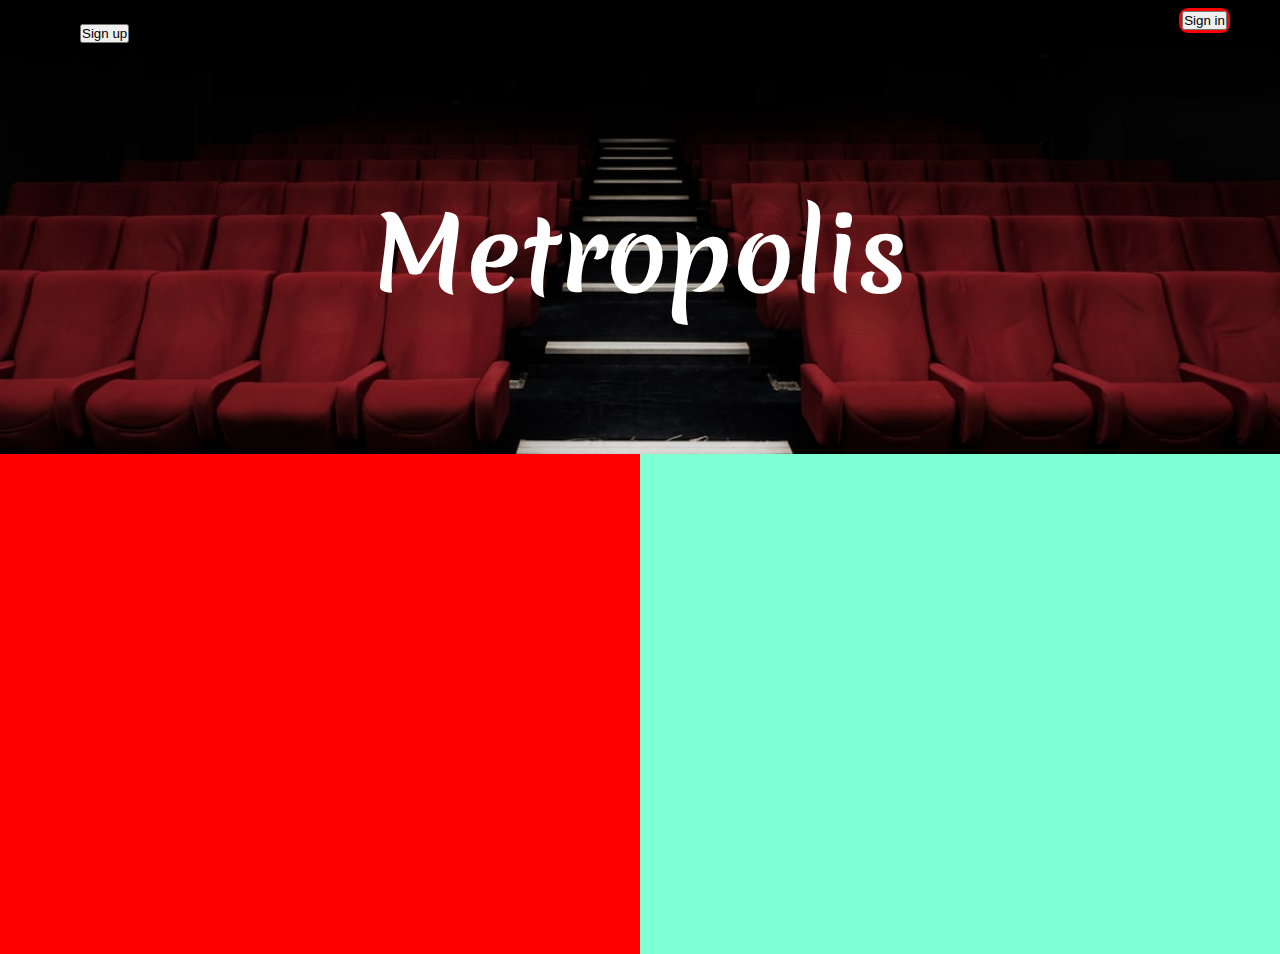
==== index.html @ be154185 "début mise en place" ====
<!DOCTYPE html>
<html lang="en">
<head>
    <meta charset="UTF-8">
    <meta http-equiv="X-UA-Compatible" content="IE=edge">
    <meta name="viewport" content="width=device-width, initial-scale=1.0">
    <title>Metropolis</title>
    <link rel="stylesheet" href="assets/styles/index.css">
    <link rel="preconnect" href="https://fonts.googleapis.com">
    <link rel="preconnect" href="https://fonts.gstatic.com" crossorigin>
    <link href="https://fonts.googleapis.com/css2?family=Merienda:wght@700&display=swap" rel="stylesheet">
</head>
<body>
    <nav class="sticky">
        <div class="nav">
            <input type="checkbox" id="nav-check">
            <div class="nav-header">
              <div class="nav-signup">
                <input type="button" value="Sign up"><br>
              </div>
            </div>
            <div class="nav-btn">
              <label for="nav-check">
                <span></span>
                <span></span>
                <span></span>
              </label>
            </div>
            
            <div class="nav-signin">
                <input type="button" value="Sign in"><br>
    
            </div>
          </div>
        </nav>

        <div class="header">
            <h1>Metropolis</h1>
        </div>
        <div class="vosu">
            <div class="metro"></div>
            <div class="descri"></div>
        </div>
</body>
</html>
---- assets/styles/index.css ----
*{

    margin: 0;
    padding:0;
}

body{

    background-color:#8c969d;
}

.nav {

    width: 100%;
    background-color:black;
    position: sticky;
    z-index: 900;
  }
  
  .nav > .nav-header {
    display: inline;
  }
  
  .nav > .nav-header > .nav-signup {
    display: inline-block;
    font-size: 22px;
    padding: 18px 10px 10px 10px;
    margin-left: 70px;
  }
  
  .nav > .nav-btn {
    display: none;
  }
  
  .nav > .nav-signin {
    display: inline;
    float: right;
    font-size: 14px;
    margin-right: 50px;
    margin-top: 8px;
    border: solid 3px;
    border-color: red;
    border-radius: 1vh;
  }
  
  .nav > .nav-signin > a {
    display: inline-block;
    padding: 13px 10px 13px 10px;
    text-decoration: none;
    color: rgb(148, 142, 142);;
  }
  
  .nav > .nav-signin > a:hover {
    background-color: rgba(0, 0, 0, 0.3);
    color:white;
  }
  
  .nav > #nav-check {
    display: none;
  }

.header{

    background: url('../img/photo-1489599849927-2ee91cede3ba.jfif');
    height: 400px;
    width:100%;
    background-position-y: 500px;
    z-index: -1;
    background-size: cover;
}

.header h1 {

    font-family: 'Merienda', cursive;
    text-align: center;
    font-size: 100px;
    margin-top: auto;
    margin-bottom: auto;
    padding: 128px 0;
    color: white;
    
}


.vosu {

    width: 100%;
    height: 500px;
    background-color: grey;
    display: flex;
    flex-direction: row;
    

}

.metro{

    width:50%;
    height: 500px;
    background-color: red;

}

.descri{

    width:50%;
    height: 500px;
    background-color: aquamarine;
}
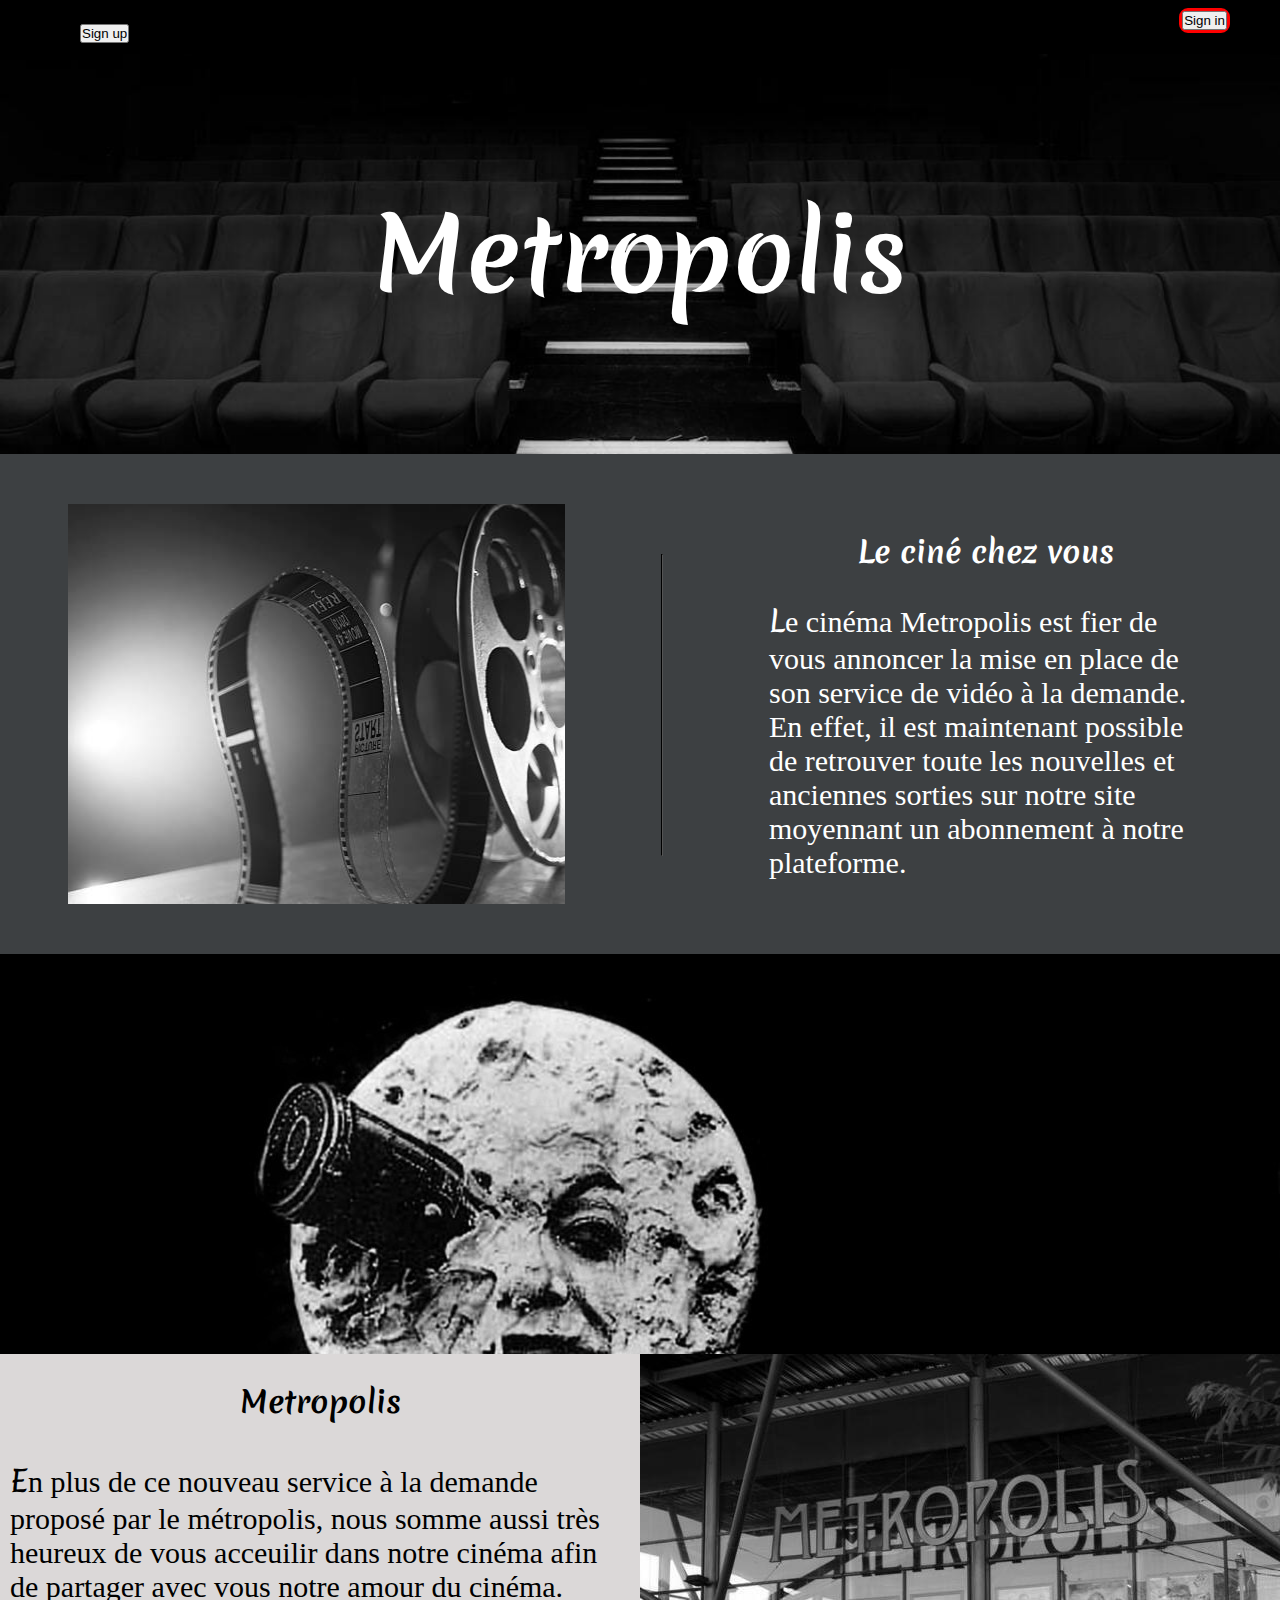
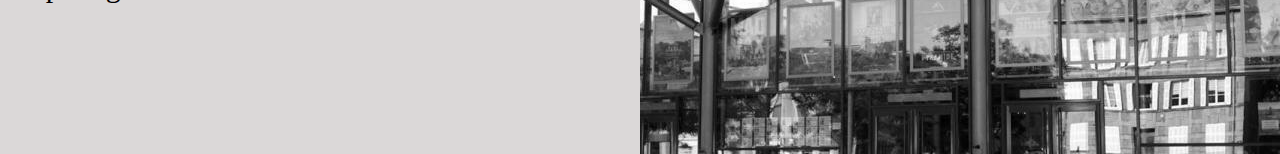
==== commit a873d055: "presque fini page acceuil" ====
--- a/index.html
+++ b/index.html
@@ -39,7 +39,23 @@
         </div>
         <div class="vosu">
             <div class="metro"></div>
-            <div class="descri"></div>
+            <hr>
+            <div class="descri"> <h2>Le ciné chez vous</h2>
+              <p> <span>L</span>e cinéma Metropolis est fier de vous annoncer la mise en place de son service de vidéo à la demande. 
+  En effet, il est maintenant possible de retrouver toute les nouvelles et anciennes sorties sur notre site moyennant un abonnement à notre plateforme.</p></div>
+           
         </div>
+
+        <div class="parallax">
+         
+         
+        </div>
+
+        <div class="metropolis">
+          <div class="arthas"><h2>Metropolis</h2>
+          <p><span>E</span>n plus de ce nouveau service à la demande proposé par le métropolis, nous somme aussi très heureux de vous acceuilir dans notre cinéma afin de partager avec vous notre amour du cinéma.</p></div>
+          <div class="jaina"></div>
+        </div>
+
 </body>
 </html>--- a/assets/styles/index.css
+++ b/assets/styles/index.css
@@ -6,7 +6,7 @@
 
 body{
 
-    background-color:#8c969d;
+    background-color:#3d4042;
 }
 
 .nav {
@@ -61,7 +61,7 @@
 
 .header{
 
-    background: url('../img/photo-1489599849927-2ee91cede3ba.jfif');
+    background: url('../img/imageedit_1_6969385592.jpg');
     height: 400px;
     width:100%;
     background-position-y: 500px;
@@ -84,26 +84,110 @@
 
 .vosu {
 
-    width: 100%;
-    height: 500px;
-    background-color: grey;
+    width: 97%;
+    height: 400px;
     display: flex;
     flex-direction: row;
+    padding: 50px 20px;
+    justify-content: space-around;
     
 
 }
 
 .metro{
 
-    width:50%;
-    height: 500px;
-    background-color: red;
+    width:40%;
+    height: 400px;
+    background: url("../img/istockphoto-534129330-612x612.jpg");
+
 
 }
 
+hr{
+
+  background-color: black;
+  border-color: black;
+  height: 300px;
+  margin-top: 50px;
+}
 .descri{
 
-    width:50%;
-    height: 500px;
-    background-color: aquamarine;
+    width:35%;
+    height: 400px;
+    padding: 0px 10px;
+    
+}
+
+.descri h2 {
+
+  font-family: 'Merienda', cursive;
+  padding: 26px 30px;
+  text-align: center;
+  font-size: 30px;
+  color: white;
+}
+
+.descri p {
+
+  font-size: 30px;
+  justify-content: center;
+  color: white;
+}
+
+.descri span{
+
+  font-family: 'Merienda', cursive;
+}
+
+.parallax {
+
+  width: 100%;
+  height: 400px;
+  background: url("../img/le-voyage-dans-la-lune.jpg");
+  
+}
+
+.metropolis{
+
+  width: 100%;
+  height: 400px;
+  height: 400px;
+  display: flex;
+  flex-direction: row;
+
+
+}
+
+.arthas{
+
+  width: 50%;
+  height: 400px;
+  background-color: rgb(219, 216, 216);
+}
+.jaina {
+
+  width: 50%;
+  height: 400px;
+  background: url("../img/164612268745710998.jfif");
+
+}
+
+.arthas h2{
+
+  font-family: 'Merienda', cursive;
+  padding: 26px 30px;
+  text-align: center;
+  font-size: 30px;
+}
+
+.arthas p{
+
+  font-size: 30px;
+  justify-content: center;
+  padding: 10px 10px;
+}
+
+.arthas span{
+
+  font-family: 'Merienda', cursive;
 }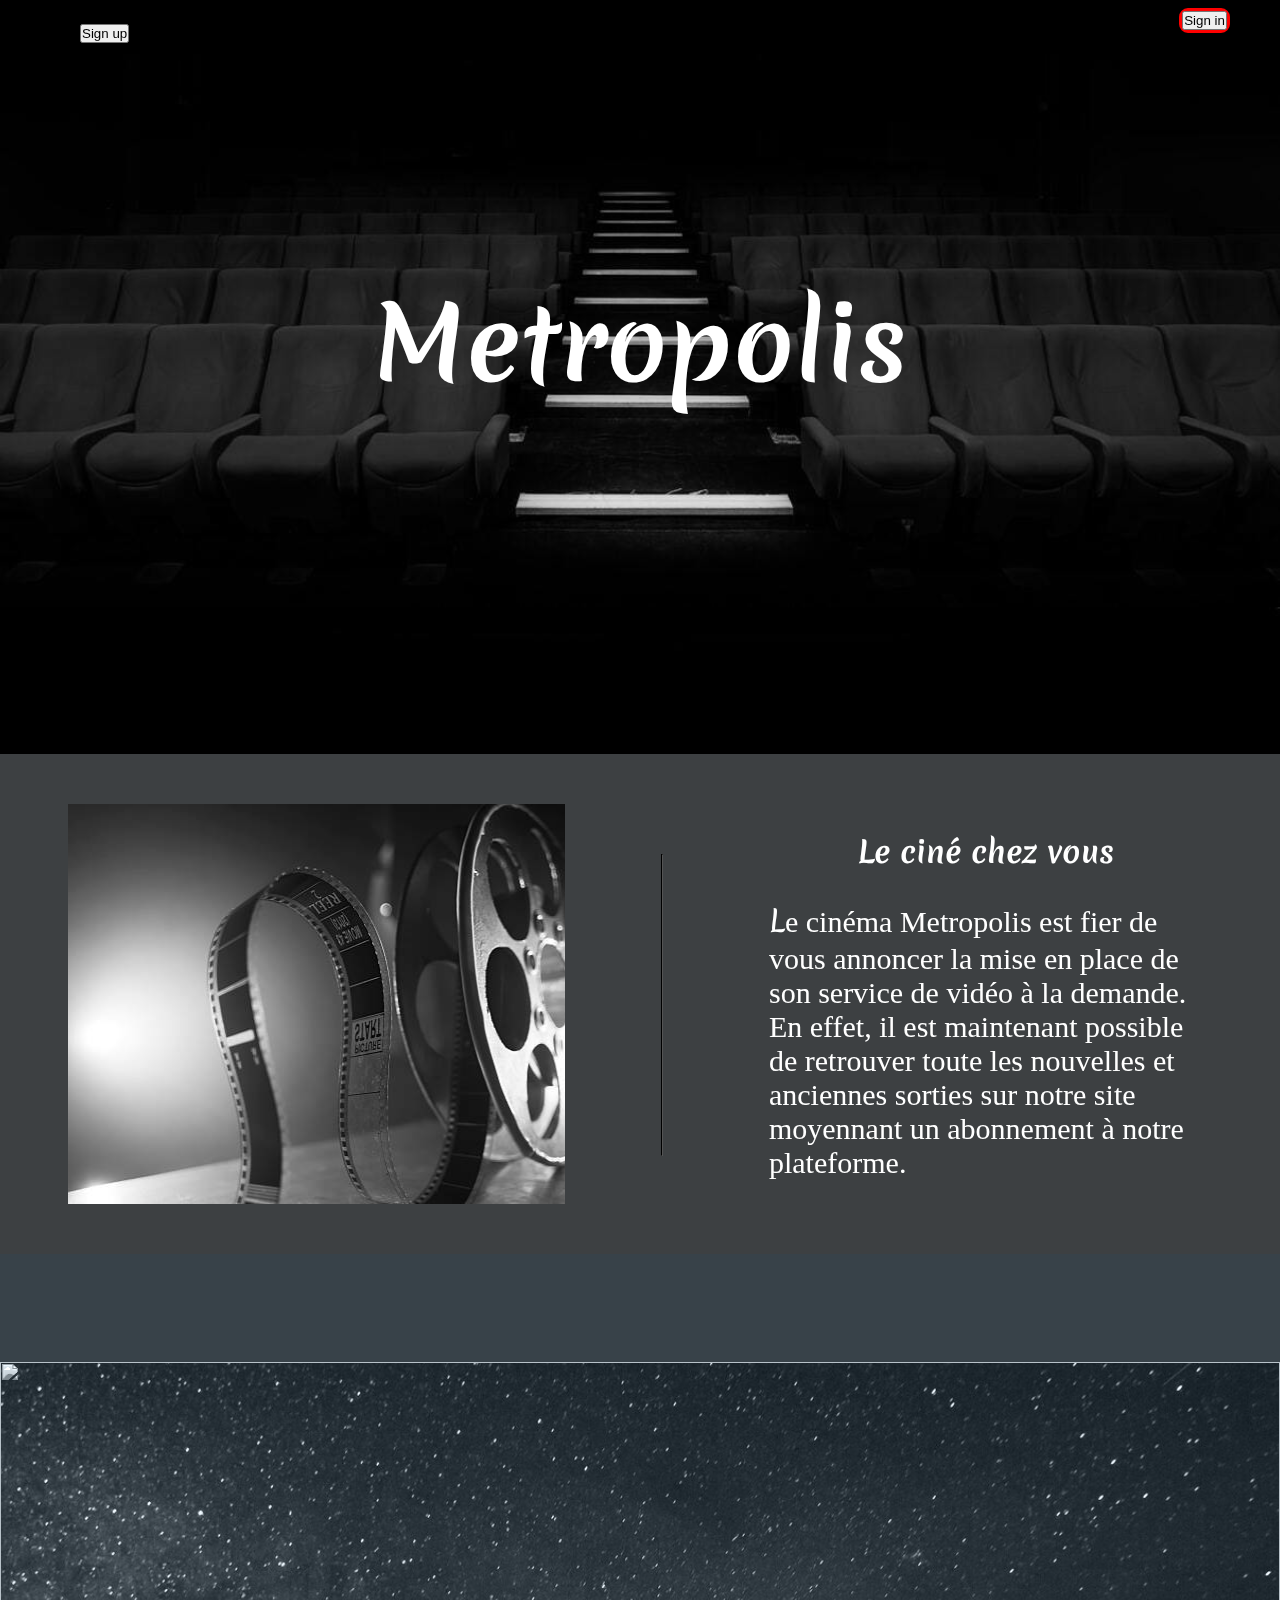
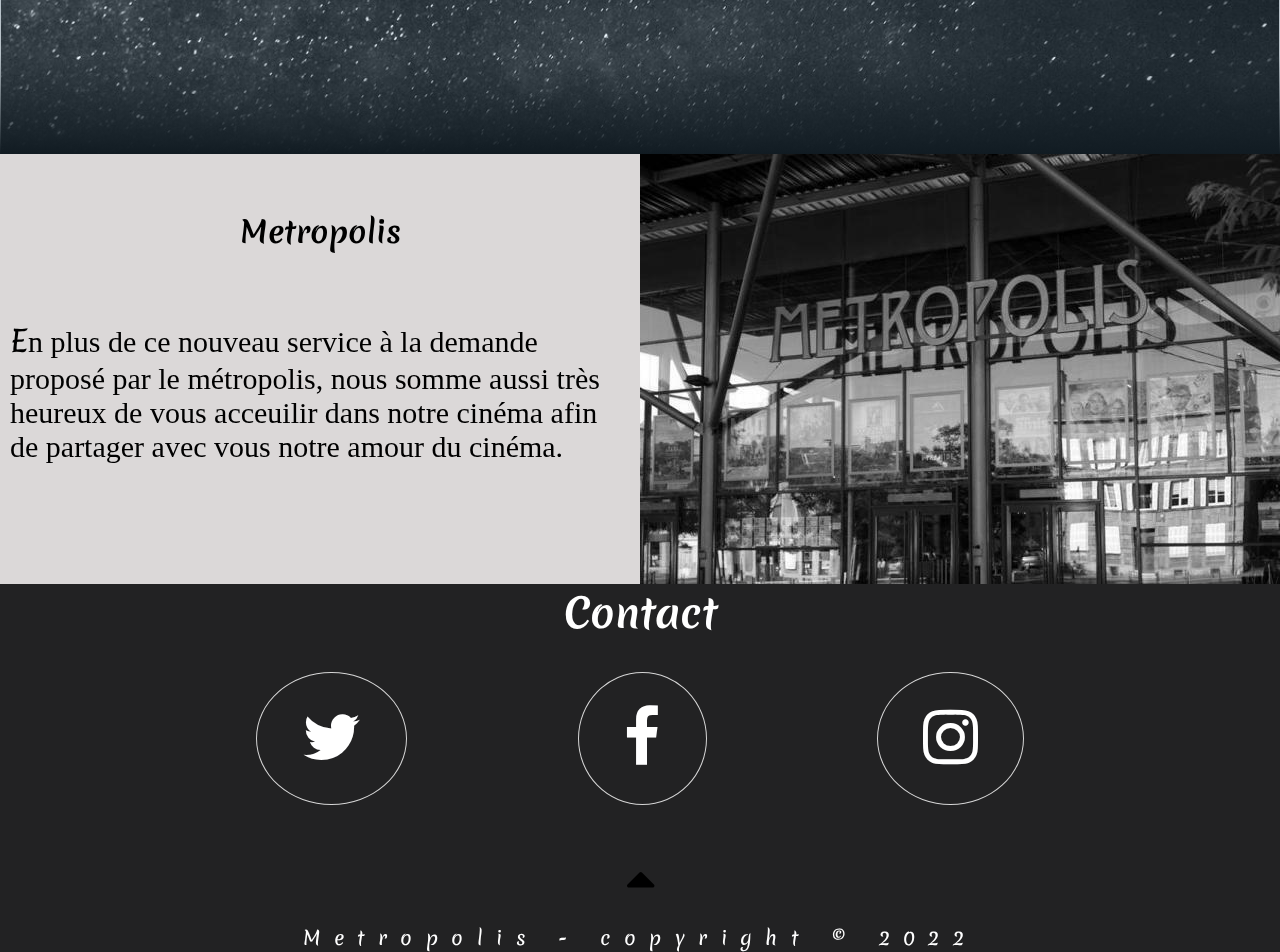
==== commit 9a98bf8d: "presque fini" ====
--- a/index.html
+++ b/index.html
@@ -9,6 +9,7 @@
     <link rel="preconnect" href="https://fonts.googleapis.com">
     <link rel="preconnect" href="https://fonts.gstatic.com" crossorigin>
     <link href="https://fonts.googleapis.com/css2?family=Merienda:wght@700&display=swap" rel="stylesheet">
+    <link rel="stylesheet" href="https://cdnjs.cloudflare.com/ajax/libs/font-awesome/4.7.0/css/font-awesome.css" integrity="sha512-5A8nwdMOWrSz20fDsjczgUidUBR8liPYU+WymTZP1lmY9G6Oc7HlZv156XqnsgNUzTyMefFTcsFH/tnJE/+xBg==" crossorigin="anonymous" referrerpolicy="no-referrer" />
 </head>
 <body>
     <nav class="sticky">
@@ -47,6 +48,8 @@
         </div>
 
         <div class="parallax">
+          <img src="assets/img/164612271010203546.jfif" id="bg">
+          <img src="https://i.postimg.cc/F1XdTmHz/moon.png" id="moon">
          
          
         </div>
@@ -56,6 +59,40 @@
           <p><span>E</span>n plus de ce nouveau service à la demande proposé par le métropolis, nous somme aussi très heureux de vous acceuilir dans notre cinéma afin de partager avec vous notre amour du cinéma.</p></div>
           <div class="jaina"></div>
         </div>
-
+        <footer>
+          <h3>Contact</h3>
+          <div class="footer-icons">
+              
+              <div>
+                  <a href="http://twitter.fr" class="network">
+                      <i class="fa fa-twitter"></i>
+                  </a>
+              </div>
+  
+              <div>
+                  <a href="http://facebook.fr" class="network">
+                      <i class="fa fa-facebook"></i>
+                  </a>
+              </div>
+  
+              <div>
+                  <a href="http://instagram.fr" class="network">
+                      <i class="fa fa-instagram"></i>
+                  </a>
+              </div>
+          </div>
+  
+  
+  
+          <div class="arrow">
+              <a href="#">
+                  <i class="fa fa-sort-up"></i>
+              </a>
+          </div>
+          <p>Metropolis - copyright © 2022</p>
+      </footer>
+        
+        <script src="assets/js/text.js">
+        </script>
 </body>
 </html>--- a/assets/styles/index.css
+++ b/assets/styles/index.css
@@ -7,6 +7,7 @@
 body{
 
     background-color:#3d4042;
+    box-sizing: border-box;
 }
 
 .nav {
@@ -62,9 +63,9 @@
 .header{
 
     background: url('../img/imageedit_1_6969385592.jpg');
-    height: 400px;
+    height: 700px;
     width:100%;
-    background-position-y: 500px;
+    background-position-y: -300px;
     z-index: -1;
     background-size: cover;
 }
@@ -76,7 +77,7 @@
     font-size: 100px;
     margin-top: auto;
     margin-bottom: auto;
-    padding: 128px 0;
+    padding: 217px 0;
     color: white;
     
 }
@@ -139,21 +140,57 @@
   font-family: 'Merienda', cursive;
 }
 
-.parallax {
-
-  width: 100%;
-  height: 400px;
-  background: url("../img/le-voyage-dans-la-lune.jpg");
-  
-}
-
-.metropolis{
+.parallax{
+  position: relative;
+  width: 100%;
+  height: 500px;
+  overflow: hidden;
+  display: flex;
+  justify-content: center;
+  align-items: center;
+}
+
+.parallax:before{
+  content: '';
+  position: absolute;
+  bottom: 0;
+  width: 100%;
+  height: 100px;
+  background: linear-gradient(to top, #18191a, transparent);
+  z-index: 10000;
+}
+.parallax:after{
+  content: '';
+  position: absolute;
+  top: 0;
+  left: 0;
+  width: 100%;
+  height: 100%;
+  background: #030d14;
+  z-index: 10000;
+  mix-blend-mode: color;
+
+}
+.parallax img{
+  position: absolute;
+  top: 108px;
+  left: 0;
+  width: 100%;
+  height: 157%;
+  object-fit: cover;
+  pointer-events: none;
+  align-content: right;
+
+}
+
+.metropolis{ 
 
   width: 100%;
   height: 400px;
   height: 400px;
   display: flex;
   flex-direction: row;
+  margin-bottom: 30px;
 
 
 }
@@ -161,15 +198,16 @@
 .arthas{
 
   width: 50%;
-  height: 400px;
+  height: 430px;
   background-color: rgb(219, 216, 216);
+  
 }
 .jaina {
 
   width: 50%;
-  height: 400px;
+  height: 430px;
   background: url("../img/164612268745710998.jfif");
-
+  
 }
 
 .arthas h2{
@@ -178,6 +216,7 @@
   padding: 26px 30px;
   text-align: center;
   font-size: 30px;
+  margin-top: 30px;
 }
 
 .arthas p{
@@ -185,9 +224,106 @@
   font-size: 30px;
   justify-content: center;
   padding: 10px 10px;
+  margin-top: 30px;
 }
 
 .arthas span{
 
   font-family: 'Merienda', cursive;
-}+}
+
+footer {
+  width: 100%;
+  text-align: center;
+  padding: 160px 50px 5 50px;
+  height: 18%;
+  background: rgba(26, 24, 24, 0.74);
+
+}
+
+footer p {
+
+  font-family: 'Merienda', cursive;
+  color:white
+}
+
+footer h3 {
+  padding: 0 0 60px 0;
+  font-size: 2.5em;
+  color: white;
+  font-family: 'Merienda', cursive;
+}
+
+.footer-icons {
+  margin: 0 auto;
+  display: flex;
+  justify-content: space-between;
+  max-width: 60%;
+  margin-top: 0;
+  color: white;
+}
+.network {
+  font-size: 4em;
+  border: 1px solid #d6d6d6;
+  padding: 30px 45px;
+  color: #ffffff;
+  z-index: -1 !important;
+  border-radius: 50%;
+}
+.network:hover {
+  background: #353535;
+  color: #e2dedb;
+  transition: all 0.3s ease-in-out;
+}
+
+.arrow {
+  margin: -20 auto;
+  margin-top: 5%;
+  padding-top: 15px;
+  animation: arrow linear 1.5s;
+  animation-iteration-count: infinite;
+  margin-bottom: 0;
+  font-family: 'Merienda', cursive;
+}
+
+@keyframes arrow {
+  0% {
+    transform: translateY(0px);
+  }
+  38% {
+    transform: translateY(8px);
+  }
+  100% {
+    transform: translateY(0px);
+  }
+}
+
+.arrow a {
+  font-size: 3em;
+  border: none;
+  color: #000000;
+}
+.arrow:hover i {
+  transform: scale(1.6);
+  transition: 0.5s ease-in-out;
+  color: #ffffff;
+}
+
+footer p {
+  font-size: 1.2em;
+  letter-spacing: 0.7em;
+  margin-bottom: 0;
+}
+
+
+
+@media (max-widht: 320px) {
+  .network {
+    font-size: 0.8em;
+    margin-left: -5%;
+    margin: 0;
+  }
+  .footer p {
+    font-size: 1.2em;
+  }
+}
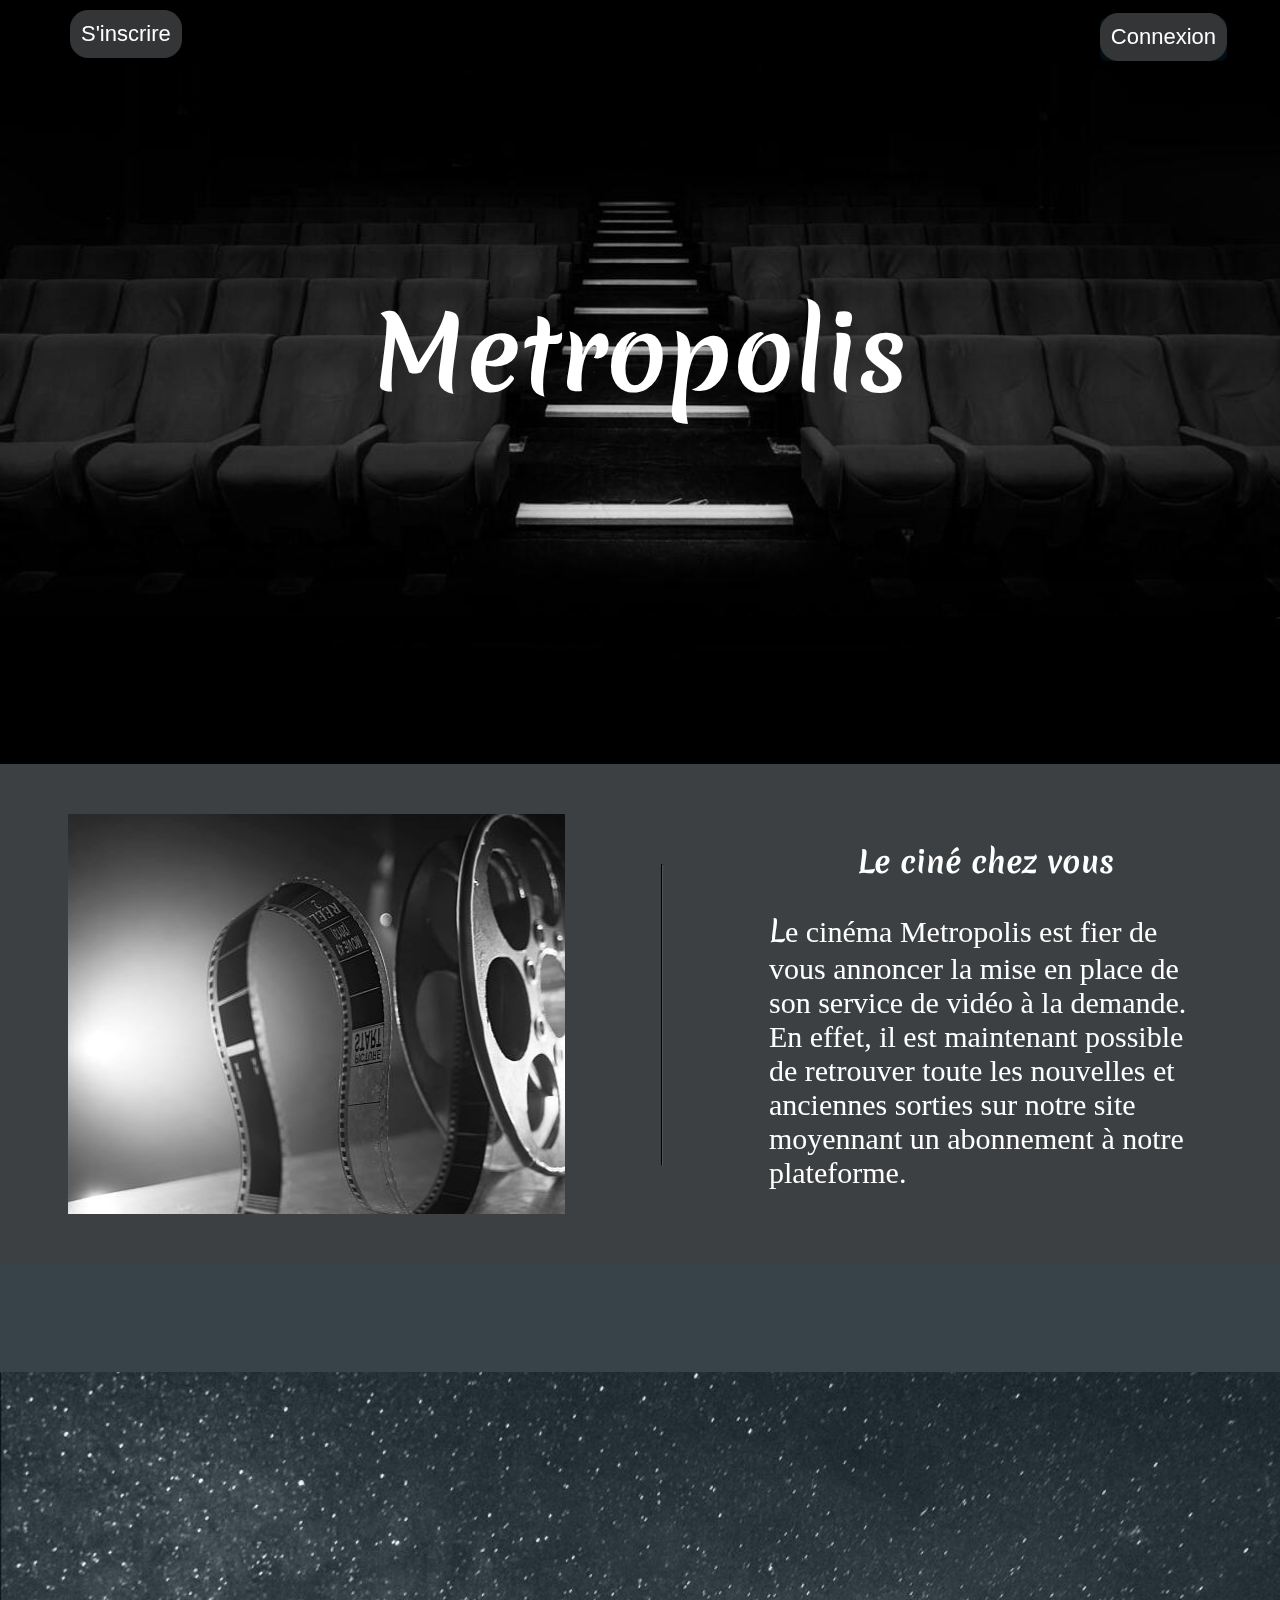
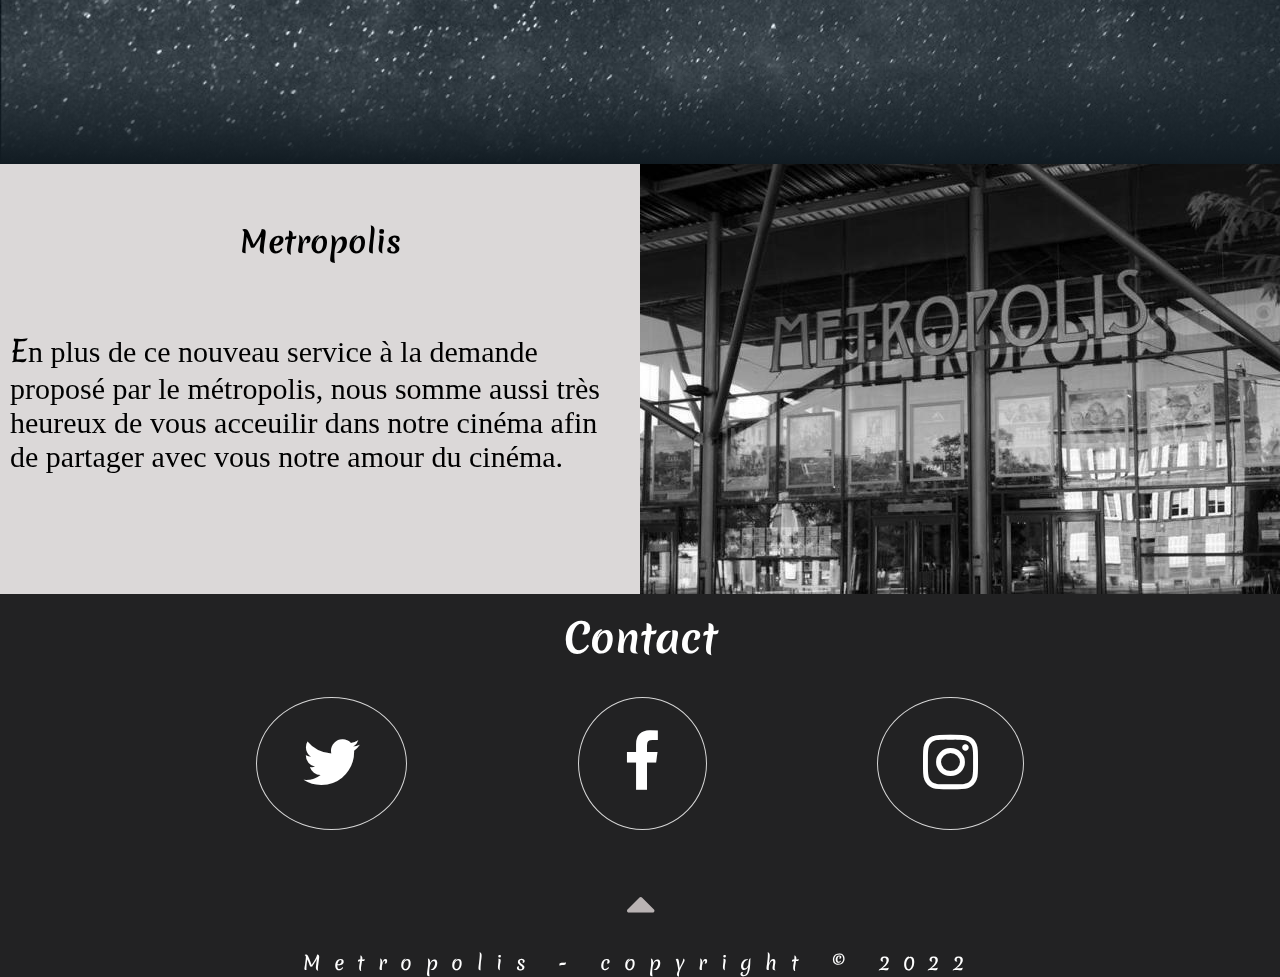
==== commit 87c3a122: "finision mise en page non responsive" ====
--- a/index.html
+++ b/index.html
@@ -17,19 +17,13 @@
             <input type="checkbox" id="nav-check">
             <div class="nav-header">
               <div class="nav-signup">
-                <input type="button" value="Sign up"><br>
+                <input type="button" value="S'inscrire"><br>
               </div>
             </div>
-            <div class="nav-btn">
-              <label for="nav-check">
-                <span></span>
-                <span></span>
-                <span></span>
-              </label>
-            </div>
+
             
             <div class="nav-signin">
-                <input type="button" value="Sign in"><br>
+                <input type="button" value="Connexion"><br>
     
             </div>
           </div>
@@ -49,7 +43,7 @@
 
         <div class="parallax">
           <img src="assets/img/164612271010203546.jfif" id="bg">
-          <img src="https://i.postimg.cc/F1XdTmHz/moon.png" id="moon">
+          <img src="assets/img/lune-removebg-preview.png" id="moon">
          
          
         </div>
--- a/assets/styles/index.css
+++ b/assets/styles/index.css
@@ -10,38 +10,98 @@
     box-sizing: border-box;
 }
 
+
+button {
+  display: block;
+  background: white;
+  margin:0 auto;
+  text-transform: uppercase;
+  font-weight: bold;
+  font-size: 0.8em;
+  padding:0.8em 2em;
+  border-radius: 5px;
+  border:0;
+}
 .nav {
 
     width: 100%;
     background-color:black;
     position: sticky;
     z-index: 900;
+    display: flex;
+    flex-direction: row;
+    justify-content: space-between;
+    
+    
   }
   
   .nav > .nav-header {
     display: inline;
   }
   
-  .nav > .nav-header > .nav-signup {
+  .nav > .nav-header > .nav-signup > input{
     display: inline-block;
     font-size: 22px;
-    padding: 18px 10px 10px 10px;
+    padding: 10px 10px 10px 10px;
     margin-left: 70px;
-  }
-  
-  .nav > .nav-btn {
-    display: none;
-  }
+
+    background-color: #343536;
+    color: white;
+    border: solid 1px #343536;
+    border-radius: 2vh;
+    margin-top: 10px;
+    
+  }
+
+  .nav > .nav-header > .nav-signup > input:hover{
+    display: inline-block;
+    font-size: 22px;
+    padding: 10px 10px 10px 10px;
+    margin-left: 70px;
+    background-color: #777272;
+    color: white;
+    border: solid 1px rgb(104, 101, 101);
+    border-radius: 2vh;
+    margin-top: 10px;
+    
+  }
+  
   
   .nav > .nav-signin {
     display: inline;
     float: right;
     font-size: 14px;
     margin-right: 50px;
-    margin-top: 8px;
+    margin-top: 15px;
     border: solid 3px;
-    border-color: red;
     border-radius: 1vh;
+    background-color: #030d14;
+    appearance: none;
+  }
+
+  .nav > .nav-signin > input{
+    display: inline-block;
+    font-size: 22px;
+    padding: 10px 10px 10px 10px;
+    background-color: #343536;
+    color: white;
+    border: solid 1px #343536;
+    border-radius: 2vh;
+    margin-top: -5px;
+}
+    
+  
+
+  .nav > .nav-signin > input:hover{
+
+    display: inline-block;
+    font-size: 22px;
+    padding: 10px 10px 10px 10px;
+    background-color: #777272;
+    color: white;
+    border: solid 1px rgb(104, 101, 101);
+    border-radius: 2vh;
+    margin-top: -5px;
   }
   
   .nav > .nav-signin > a {
@@ -175,7 +235,7 @@
   position: absolute;
   top: 108px;
   left: 0;
-  width: 100%;
+  width: 127%;
   height: 157%;
   object-fit: cover;
   pointer-events: none;
@@ -190,9 +250,7 @@
   height: 400px;
   display: flex;
   flex-direction: row;
-  margin-bottom: 30px;
-
-
+ 
 }
 
 .arthas{
@@ -238,6 +296,7 @@
   padding: 160px 50px 5 50px;
   height: 18%;
   background: rgba(26, 24, 24, 0.74);
+  margin-top: 30px;
 
 }
 
@@ -248,7 +307,7 @@
 }
 
 footer h3 {
-  padding: 0 0 60px 0;
+  padding: 15px 0 60px 0;
   font-size: 2.5em;
   color: white;
   font-family: 'Merienda', cursive;
@@ -280,28 +339,16 @@
   margin: -20 auto;
   margin-top: 5%;
   padding-top: 15px;
-  animation: arrow linear 1.5s;
-  animation-iteration-count: infinite;
   margin-bottom: 0;
   font-family: 'Merienda', cursive;
-}
-
-@keyframes arrow {
-  0% {
-    transform: translateY(0px);
-  }
-  38% {
-    transform: translateY(8px);
-  }
-  100% {
-    transform: translateY(0px);
-  }
-}
+  color: #312f2f;
+}
+
 
 .arrow a {
   font-size: 3em;
   border: none;
-  color: #000000;
+  color: #b9b3b3;
 }
 .arrow:hover i {
   transform: scale(1.6);
@@ -327,3 +374,72 @@
     font-size: 1.2em;
   }
 }
+
+@media screen and (min-width:600px) and (max-width:1024px){
+
+  .parallax{
+
+    display:none;
+  }
+
+  .header{
+
+    justify-content: center;
+    height: 350px;
+  }
+
+  .header h1{
+
+    text-align: center;
+    padding:0 40px;
+  }
+
+  .vosu{
+    display: flex;
+    flex-wrap: wrap;
+    margin-bottom: 720px;
+  }
+
+  .metro{
+    width: 65%;
+    height: 400px;
+  }
+
+  .descri{
+
+    width: 100%;
+    height: 400px;
+    padding: 30px 90px;
+  }
+
+  hr{
+
+    display: none;
+  }
+
+  .metropolis{
+
+    display: flex;
+    flex-wrap:wrap-reverse;
+  
+  }
+
+  .jaina{
+
+    width: 100%;
+    height: 400px;
+    background-position:cover;
+    background-position-x:150px ;
+  }
+
+  .arthas{
+
+    width: 100%;
+    height: 400px;
+  }
+
+  .footer{
+
+    margin-top: 0px;
+  }
+}
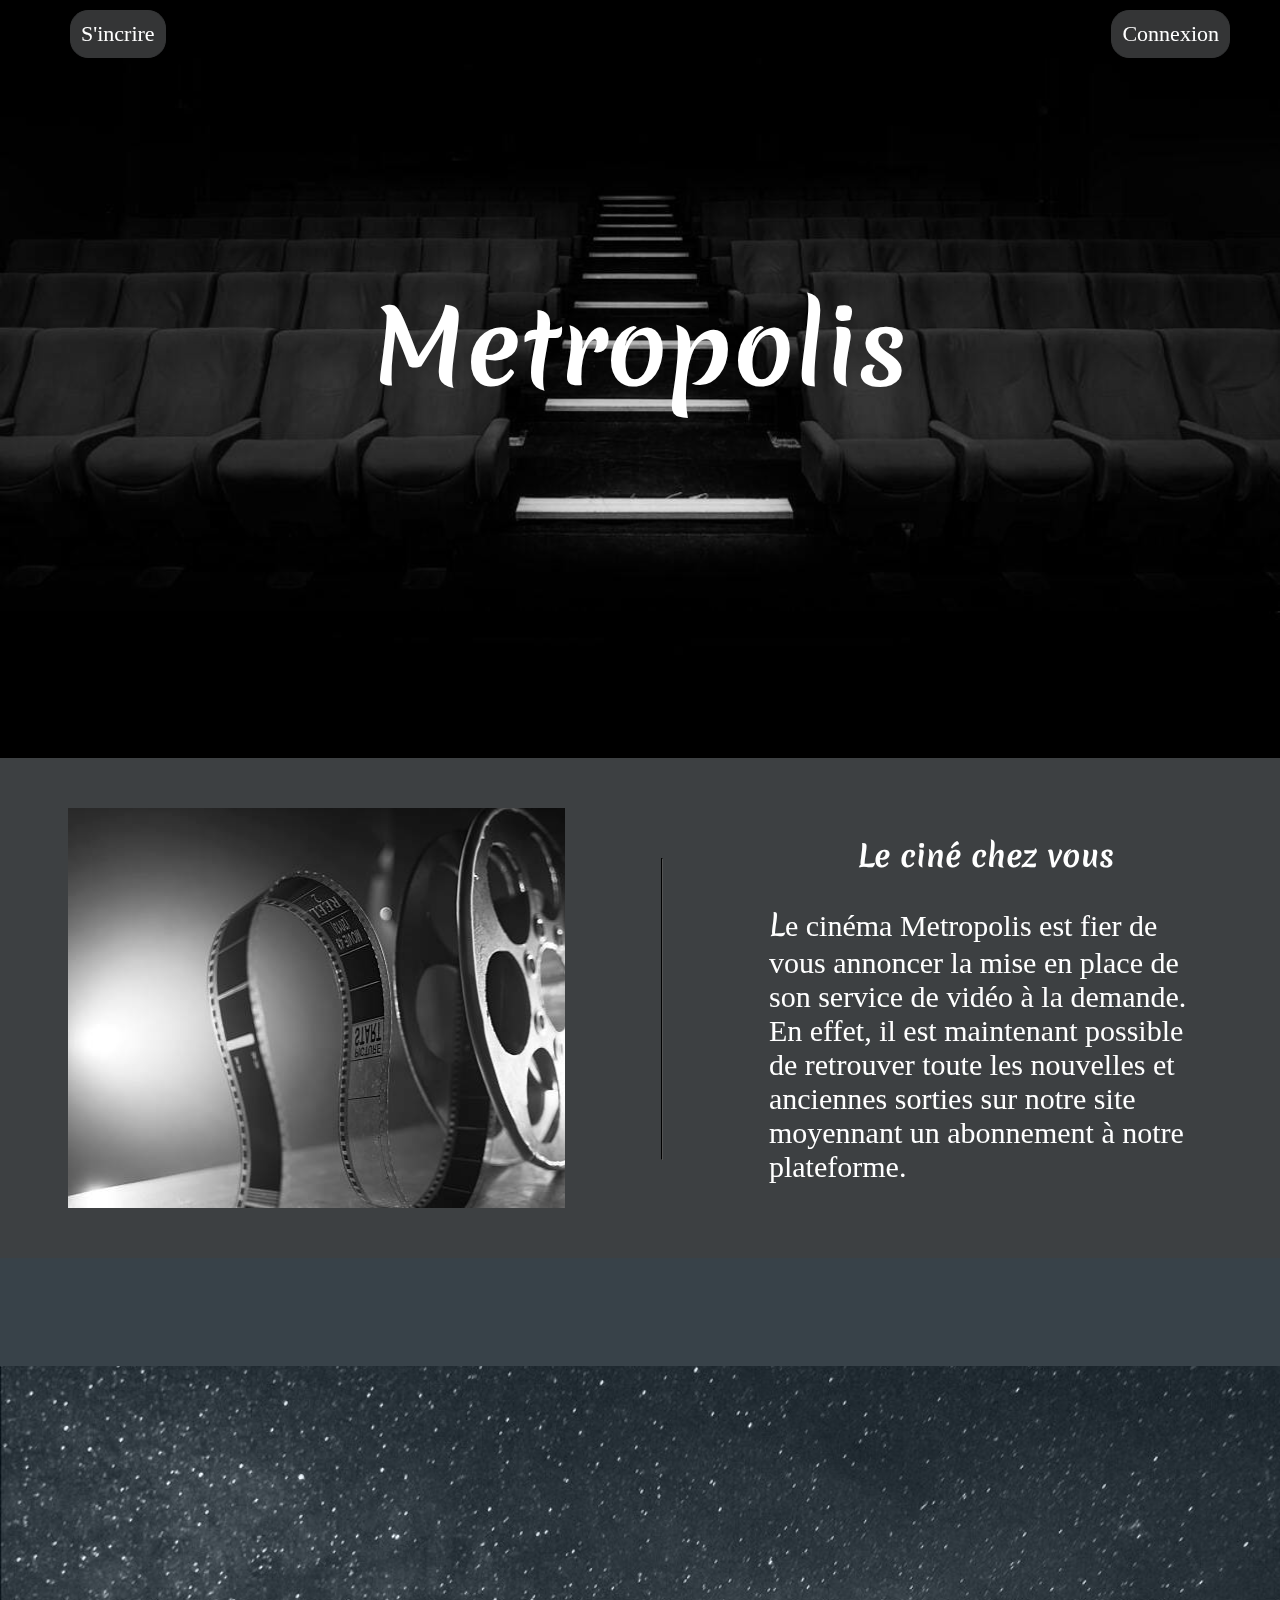
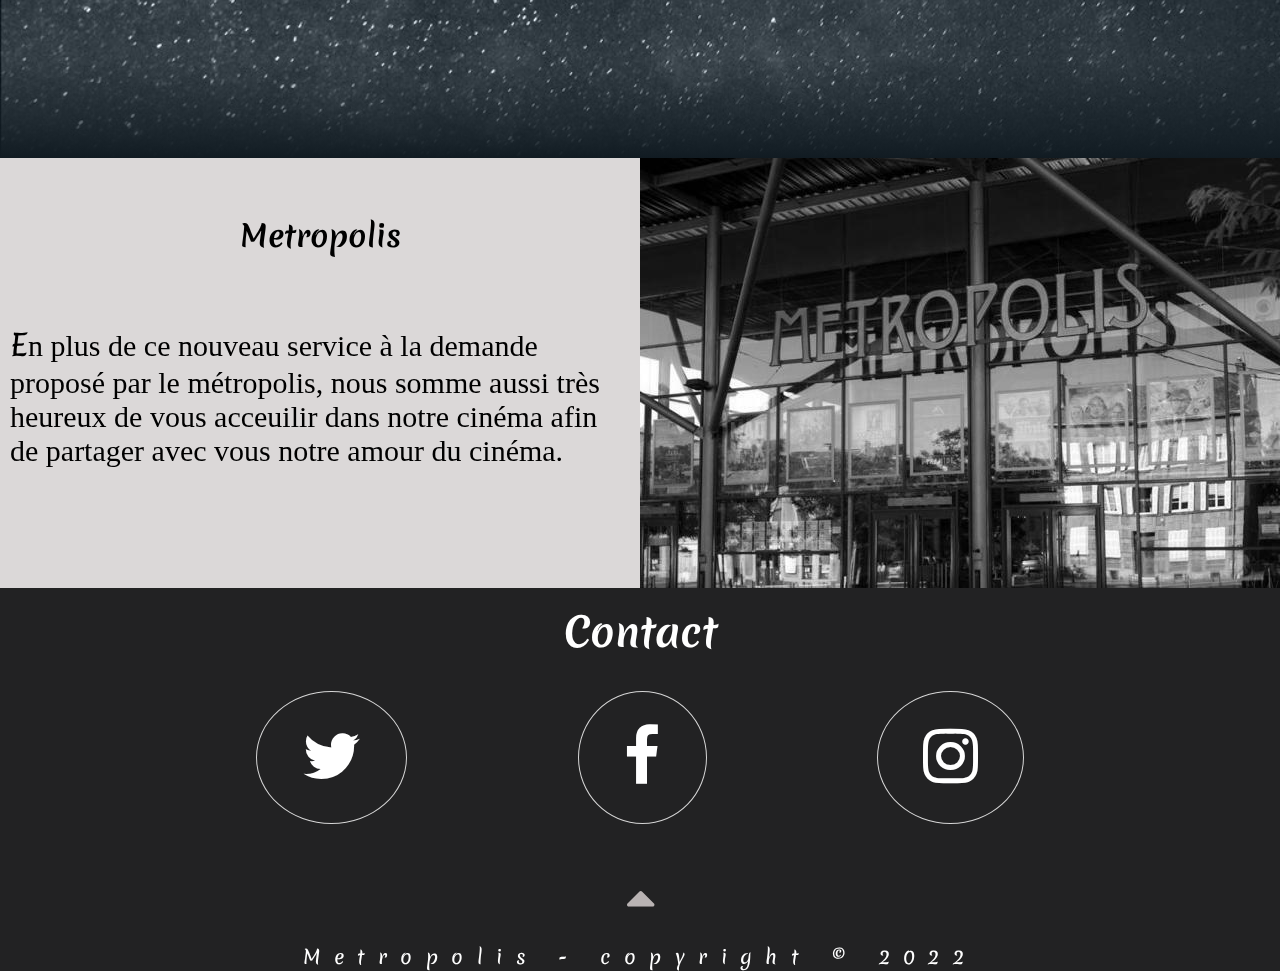
==== commit 44361c3d: "media queries et finition navbar" ====
--- a/index.html
+++ b/index.html
@@ -17,13 +17,13 @@
             <input type="checkbox" id="nav-check">
             <div class="nav-header">
               <div class="nav-signup">
-                <input type="button" value="S'inscrire"><br>
+                <a href="#">S'incrire</a>
               </div>
             </div>
 
             
             <div class="nav-signin">
-                <input type="button" value="Connexion"><br>
+                <a href="acceuil.html">Connexion</a>
     
             </div>
           </div>
@@ -57,19 +57,19 @@
           <h3>Contact</h3>
           <div class="footer-icons">
               
-              <div>
+              <div class="twitter">
                   <a href="http://twitter.fr" class="network">
                       <i class="fa fa-twitter"></i>
                   </a>
               </div>
   
-              <div>
+              <div class="facebook">
                   <a href="http://facebook.fr" class="network">
                       <i class="fa fa-facebook"></i>
                   </a>
               </div>
   
-              <div>
+              <div class="instagram">
                   <a href="http://instagram.fr" class="network">
                       <i class="fa fa-instagram"></i>
                   </a>
--- a/assets/styles/index.css
+++ b/assets/styles/index.css
@@ -39,21 +39,21 @@
     display: inline;
   }
   
-  .nav > .nav-header > .nav-signup > input{
+  .nav > .nav-header > .nav-signup a{
     display: inline-block;
     font-size: 22px;
     padding: 10px 10px 10px 10px;
     margin-left: 70px;
-
     background-color: #343536;
     color: white;
     border: solid 1px #343536;
     border-radius: 2vh;
     margin-top: 10px;
-    
-  }
-
-  .nav > .nav-header > .nav-signup > input:hover{
+    text-decoration: none;
+    
+  }
+
+  .nav > .nav-header > .nav-signup a:hover{
     display: inline-block;
     font-size: 22px;
     padding: 10px 10px 10px 10px;
@@ -67,32 +67,23 @@
   }
   
   
-  .nav > .nav-signin {
-    display: inline;
-    float: right;
-    font-size: 14px;
-    margin-right: 50px;
-    margin-top: 15px;
-    border: solid 3px;
-    border-radius: 1vh;
-    background-color: #030d14;
-    appearance: none;
-  }
-
-  .nav > .nav-signin > input{
+  .nav > .nav-signin a{
     display: inline-block;
     font-size: 22px;
     padding: 10px 10px 10px 10px;
+    margin-left: 70px;
     background-color: #343536;
     color: white;
     border: solid 1px #343536;
     border-radius: 2vh;
-    margin-top: -5px;
-}
-    
-  
-
-  .nav > .nav-signin > input:hover{
+    margin-top: 10px;
+    text-decoration: none;
+    margin-right: 50px;
+  }
+    
+  
+
+  .nav > .nav-signin a:hover{
 
     display: inline-block;
     font-size: 22px;
@@ -101,21 +92,9 @@
     color: white;
     border: solid 1px rgb(104, 101, 101);
     border-radius: 2vh;
-    margin-top: -5px;
-  }
-  
-  .nav > .nav-signin > a {
-    display: inline-block;
-    padding: 13px 10px 13px 10px;
-    text-decoration: none;
-    color: rgb(148, 142, 142);;
-  }
-  
-  .nav > .nav-signin > a:hover {
-    background-color: rgba(0, 0, 0, 0.3);
-    color:white;
-  }
-  
+
+  }
+    
   .nav > #nav-check {
     display: none;
   }
@@ -296,7 +275,7 @@
   padding: 160px 50px 5 50px;
   height: 18%;
   background: rgba(26, 24, 24, 0.74);
-  margin-top: 30px;
+ padding-top: 30px;
 
 }
 
@@ -326,7 +305,7 @@
   border: 1px solid #d6d6d6;
   padding: 30px 45px;
   color: #ffffff;
-  z-index: -1 !important;
+  z-index: 1;
   border-radius: 50%;
 }
 .network:hover {
@@ -391,13 +370,15 @@
   .header h1{
 
     text-align: center;
-    padding:0 40px;
+    padding: 100px 0px;
   }
 
   .vosu{
     display: flex;
     flex-wrap: wrap;
     margin-bottom: 720px;
+    padding-left: 0;
+    padding-right: 0;
   }
 
   .metro{
@@ -410,6 +391,7 @@
     width: 100%;
     height: 400px;
     padding: 30px 90px;
+    text-align: center;
   }
 
   hr{
@@ -436,6 +418,7 @@
 
     width: 100%;
     height: 400px;
+    text-align: center;
   }
 
   .footer{
@@ -443,3 +426,136 @@
     margin-top: 0px;
   }
 }
+
+@media screen and (min-width:324px) and (max-width:600px){
+
+  .parallax{
+
+    
+
+    display:none;
+  }
+
+  .nav {
+
+    width: 100%;
+    background-color:black;
+    position: sticky;
+    z-index: 900;
+    display: flex;
+    flex-direction: row;
+    justify-content: space-between;
+    
+    
+  }
+
+  .header{
+
+    justify-content: center;
+    height: 350px;
+    width: 100%;
+    background-position-y: 10px;
+  }
+
+  .header h1{
+
+    font-family: 'Merienda', cursive;
+    text-align: center;
+    font-size: 50px;
+    padding: 138px 0;
+    color: white;
+  }
+
+  .vosu{
+    margin-top: 10px;
+    display: flex;
+    flex-wrap: wrap;
+    margin-bottom: 770px;
+    width: 100%;
+    padding-right: 0;
+    padding-left: 0;
+  }
+
+  .metro{
+    width: 80%;
+    height: 400px;
+    background-position-x: -145px;
+  }
+
+  .descri{
+
+    width: 100%;
+    height: 400px;
+    text-align: center;
+ 
+  }
+
+  hr{
+
+    display: none;
+  }
+
+  .metropolis{
+
+    display: flex;
+    flex-wrap:wrap-reverse;
+    width: 100%;
+  
+  }
+
+  .jaina{
+
+    width: 100%;
+    height: 400px;
+    background-position:cover;
+    background-position-x: -90px;
+  }
+
+  .arthas{
+
+    width: 100%;
+    height: 400px;
+    text-align: center;
+  }
+
+  footer{
+
+    margin-top: 0px;
+   
+  }
+
+.footer-icons{
+ 
+  display: flex;
+  justify-content: space-between;
+  max-width: 60%;
+  margin-top: 0;
+  display: flex;
+  color: white;
+  flex-direction: column;
+  justify-content: space-evenly;
+}
+
+.network {
+  font-size: 50px;
+  border: 1px solid #d6d6d6;
+  color: #ffffff;
+  z-index: -1 !important;
+  border-radius: 67%;
+}
+
+.twitter {
+
+  margin-bottom: 80px;
+}
+
+.facebook{
+
+  margin-bottom: 80px;
+}
+
+.instagram{
+
+  margin-bottom: 80px;
+}
+}
